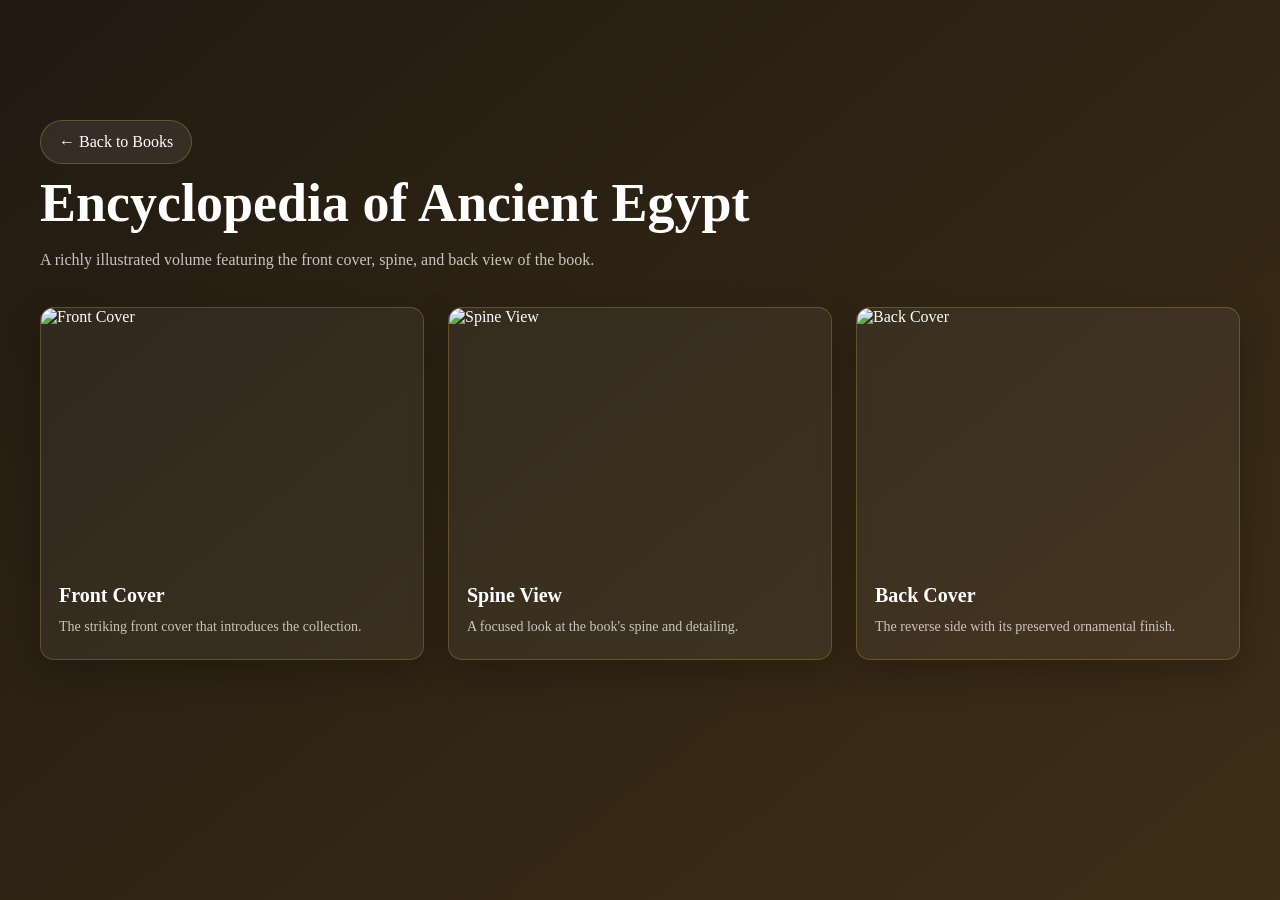
==== book-detail.html @ ef4a3a5f "added light mode and floating hieroglyphs" ====
<!doctype html>
<html lang="en">
  <head>
    <meta charset="UTF-8" />
    <meta name="viewport" content="width=device-width, initial-scale=1.0" />
    <title>Book Views</title>
    <link rel="stylesheet" href="main.css" />
  </head>
  <body>
    <main class="book-detail-page">
      <div class="book-detail-shell">
        <div class="book-detail-hero">
          <div>
            <a class="back-link" href="index.html#book">← Back to Books</a>
            <h1 id="bookTitle">Book Views</h1>
            <p id="bookIntro" class="book-detail-intro">
              Explore three different views of the selected book.
            </p>
          </div>
        </div>

        <div class="view-grid" id="viewGrid"></div>
      </div>
    </main>

    <script>
      const books = {
        egypt: {
          title: "Encyclopedia of Ancient Egypt",
          intro: "A richly illustrated volume featuring the front cover, spine, and back view of the book.",
          views: [
            {
              title: "Front Cover",
              image: "img/book angle 1.png",
              description: "The striking front cover that introduces the collection."
            },
            {
              title: "Spine View",
              image: "img/book angle 2.jpg",
              description: "A focused look at the book's spine and detailing."
            },
            {
              title: "Back Cover",
              image: "img/book angle 3.jpg",
              description: "The reverse side with its preserved ornamental finish."
            }
          ]
        },
        pharaohs: {
          title: "Legacies of the Pharaohs",
          intro: "A second volume presenting the open view, profile, and detailed cover treatment.",
          views: [
            {
              title: "Open View",
              image: "img/book angle 4.jpg",
              description: "A full open view showing the internal layout and pages."
            },
            {
              title: "Profile View",
              image: "img/book angle 1.png",
              description: "A side profile that highlights the book's shape and form."
            },
            {
              title: "Cover Detail",
              image: "img/book angle 3.jpg",
              description: "A close-up look at the decorative cover finish."
            }
          ]
        }
      };

      const params = new URLSearchParams(window.location.search);
      const selectedBook = books[params.get("book")] || books.egypt;

      document.getElementById("bookTitle").textContent = selectedBook.title;
      document.getElementById("bookIntro").textContent = selectedBook.intro;

      const viewGrid = document.getElementById("viewGrid");
      selectedBook.views.forEach((view) => {
        const card = document.createElement("div");
        card.className = "view-card";
        card.innerHTML = `
          <img src="${view.image}" alt="${view.title}" />
          <div class="view-info">
            <h3>${view.title}</h3>
            <p>${view.description}</p>
          </div>
        `;
        viewGrid.appendChild(card);
      });
    </script>
  </body>
</html>
---- main.css ----
@import url("https://fonts.googleapis.com/css2?family=Footlight+MT+Light:wght@400;600;700&family=Lato:wght@300;400;700&display=swap");

* {
  margin: 0;
  padding: 0;
  box-sizing: border-box;
}

:root {
  --lavender: #b8bdd4;
  --bg: #c2c6d8;
  --gold: #f3c15c;
  --dark-gold: #b57b1f;
  --white: #ffffff;
  --orange: #d4642a;
  --blue: #1f4fa1;
  --blue-dark: #15356d;
  --blue-light: #6ea0ff;
  --dark: #1a1a1a;
  --text-light: rgba(255, 255, 255, 0.92);
  --page-bg: linear-gradient(135deg, #d7d6da 0%, #bcbdd3 45%, #7d8ab4 100%);
  --nav-bg: rgba(31, 79, 161, 0.94);
  --section-bg: linear-gradient(
    140deg,
    rgba(26, 18, 9, 0.96),
    rgba(58, 42, 16, 0.96)
  );
  --surface: rgba(255, 255, 255, 0.05);
  --border-soft: rgba(243, 193, 92, 0.24);
  --hiero-color: rgba(200, 168, 75, 0.15);
}

body[data-theme="light"] {
  --page-bg: linear-gradient(135deg, #fce6a3 0%, #f4bf3a 45%, #c47b14 100%);
  --nav-bg: #ff8800;
  --section-bg: linear-gradient(
    135deg,
    rgba(255, 240, 184, 0.98) 0%,
    rgba(245, 185, 38, 0.94) 55%,
    rgba(173, 99, 18, 0.97) 100%
  );
  --white: #3f2208;
  --text-light: rgba(63, 34, 8, 0.92);
  --surface: rgba(255, 255, 255, 0.48);
  --border-soft: rgba(120, 70, 10, 0.32);
  --hiero-color: rgba(140, 88, 18, 0.16);
}

html {
  scroll-behavior: smooth;
}

body {
  font-family: "Lato", sans-serif;
  background: var(--page-bg);
  color: var(--white);
  overflow-x: hidden;
  transition:
    background 0.35s ease,
    color 0.35s ease;
}

body[data-theme="light"] p,
body[data-theme="light"] .section-tag,
body[data-theme="light"] .book-text p,
body[data-theme="light"] .book-card p,
body[data-theme="light"] .view-card p {
  color: rgba(63, 34, 8, 0.88);
  text-shadow: 0 1px 2px rgba(255, 255, 255, 0.3);
}

body
  *:not(p):not(svg):not(path):not(line):not(rect):not(circle):not(ellipse):not(
    polyline
  ):not(polygon) {
  font-family: "Footlight MT Light", serif;
}

h1,
h2,
h3 {
  font-family: "Footlight MT Light", serif;
}

/* ── NAV ── */
nav {
  position: fixed;
  top: 0;
  left: 0;
  right: 0;
  z-index: 1000;
  display: flex;
  align-items: center;
  justify-content: space-between;
  padding: 14px 40px;
  background: var(--nav-bg);
  border-bottom: 1px solid rgba(255, 255, 255, 0.12);
  backdrop-filter: blur(8px);
}
nav .logo {
  width: 52px;
  height: 52px;
  display: flex;
  align-items: center;
  justify-content: center;
}
nav .logo svg {
  width: 100%;
  height: 100%;
}
nav ul {
  list-style: none;
  display: flex;
  gap: 36px;
  flex: 1;
  justify-content: center;
}
.nav-actions {
  display: flex;
  align-items: center;
  gap: 10px;
  margin-left: auto;
}
nav .theme-toggle,
nav .theme-toggle {
  padding: 9px 14px;
  border: 1px solid rgba(255, 255, 255, 0.2);
  border-radius: 999px;
  background: rgba(255, 255, 255, 0.16);
  color: #fff;
  font-family: "Cinzel", serif;
  font-size: 12px;
  font-weight: 700;
  letter-spacing: 0.04em;
  text-transform: uppercase;
  cursor: pointer;
  transition:
    background 0.2s,
    transform 0.2s,
    color 0.2s;
}
nav .theme-toggle:hover {
  background: rgba(255, 255, 255, 0.24);
  transform: scale(1.03);
}
nav .audio-toggle {
  width: 40px;
  height: 40px;
  display: inline-flex;
  align-items: center;
  justify-content: center;
  border: none;
  border-radius: 50%;
  background: rgba(255, 255, 255, 0.12);
  color: #fff;
  cursor: pointer;
  transition:
    background 0.2s,
    transform 0.2s,
    color 0.2s;
}
nav .audio-toggle:hover {
  background: rgba(255, 255, 255, 0.2);
  transform: scale(1.05);
}
nav .audio-toggle.active {
  background: rgba(255, 255, 255, 0.25);
}
nav .audio-toggle svg {
  width: 18px;
  height: 18px;
}
nav ul li a {
  text-decoration: none;
  color: var(--white);
  font-family: "Cinzel", serif;
  font-weight: 700;
  font-size: 15px;
  letter-spacing: 0.03em;
  transition: color 0.2s;
}
nav ul li a:hover {
  color: var(--blue-light);
}

/* ── SECTIONS ── */
section {
  min-height: 100vh;
  padding: 100px 60px 60px;
  position: relative;
  z-index: 1;
  overflow: hidden;
}

section > * {
  position: relative;
  z-index: 2;
}

.section-hiero {
  position: absolute;
  inset: 0;
  overflow: hidden;
  pointer-events: none;
  z-index: 0;
  opacity: 0.55;
}

.section-hiero span {
  position: absolute;
  display: inline-block;
  color: rgba(243, 193, 92, 0.16);
  font-size: clamp(24px, 3.2vw, 42px);
  text-shadow: 0 0 10px rgba(243, 193, 92, 0.12);
  animation: sectionFloat 18s linear infinite;
  will-change: transform, opacity;
  font-family:
    "Segoe UI Symbol", "Noto Sans Egyptian Hieroglyphs", "Arial Unicode MS",
    sans-serif;
}

.section-hiero span:nth-child(2n) {
  animation-duration: 22s;
}

.section-hiero span:nth-child(3n) {
  animation-duration: 26s;
}

@keyframes sectionFloat {
  0% {
    transform: translate3d(0, 24px, 0) rotate(0deg);
    opacity: 0;
  }
  10% {
    opacity: 0.6;
  }
  100% {
    transform: translate3d(0, -140%, 0) rotate(360deg);
    opacity: 0;
  }
}

section.reveal {
  opacity: 0;
  transform: translateY(40px);
  transition:
    opacity 0.8s ease,
    transform 0.8s ease;
  will-change: opacity, transform;
}

section.reveal.visible {
  opacity: 1;
  transform: translateY(0);
}

/* ── LANDING ── */
#landing {
  padding: 0;
  overflow: hidden;
  display: flex;
  align-items: center;
  justify-content: center;
  background: url("Img/pyramid.png") center/cover no-repeat;
  background-color: #1a1209;
}

body[data-theme="light"] #landing {
  background:
    linear-gradient(
      135deg,
      rgba(255, 236, 176, 0.78),
      rgba(184, 102, 12, 0.78)
    ),
    url("Img/pyramid.png") center/cover no-repeat;
  background-color: #b97816;
}

.hieroglyph-bg {
  position: absolute;
  inset: 0;
  background-image:
    repeating-linear-gradient(
      0deg,
      transparent,
      transparent 28px,
      rgba(200, 168, 75, 0.07) 28px,
      rgba(200, 168, 75, 0.07) 29px
    ),
    repeating-linear-gradient(
      90deg,
      transparent,
      transparent 28px,
      rgba(200, 168, 75, 0.04) 28px,
      rgba(200, 168, 75, 0.04) 29px
    );
  animation: shimmer 8s ease-in-out infinite;
}

@keyframes shimmer {
  0%,
  100% {
    opacity: 0.6;
  }
  50% {
    opacity: 1;
  }
}

.sand-gradient {
  position: absolute;
  inset: 0;
  background: radial-gradient(
    ellipse at center,
    rgba(184, 130, 40, 0.18) 0%,
    rgba(26, 18, 9, 0.85) 70%
  );
}

/* Animated hieroglyph symbols */
.hiero-symbols {
  position: fixed;
  inset: 0;
  overflow: hidden;
  pointer-events: none;
  z-index: 3;
}
.hiero-sym {
  position: absolute;
  color: rgba(243, 193, 92, 0.2);
  font-size: 28px;
  animation: floatSym linear infinite;
  user-select: none;
  font-family:
    "Segoe UI Symbol", "Noto Sans Egyptian Hieroglyphs", "Arial Unicode MS",
    sans-serif;
  text-shadow: 0 0 10px rgba(243, 193, 92, 0.12);
}
@keyframes floatSym {
  0% {
    transform: translateY(110vh) rotate(0deg);
    opacity: 0;
  }
  10% {
    opacity: 1;
  }
  90% {
    opacity: 0.5;
  }
  100% {
    transform: translateY(-10vh) rotate(360deg);
    opacity: 0;
  }
}

.landing-content {
  position: relative;
  z-index: 10;
  text-align: center;
}
.landing-content .eyebrow {
  font-family: "Lato", sans-serif;
  font-size: 13px;
  letter-spacing: 0.35em;
  text-transform: uppercase;
  color: var(--gold);
  margin-bottom: 16px;
  opacity: 0;
  animation: fadeUp 1s 0.3s forwards;
}
.landing-content h1 {
  font-family: "Cinzel", serif;
  font-size: clamp(52px, 9vw, 120px);
  font-weight: 700;
  line-height: 1;
  color: #fff;
  text-shadow: 0 0 60px rgba(200, 168, 75, 0.4);
  opacity: 0;
  animation: fadeUp 1s 0.6s forwards;
}
.landing-content h1 span {
  color: var(--gold);
  display: block;
}
.landing-content p {
  margin-top: 24px;
  color: rgba(255, 255, 255, 0.6);
  font-size: 16px;
  letter-spacing: 0.08em;
  opacity: 0;
  animation: fadeUp 1s 0.9s forwards;
}

@keyframes fadeUp {
  from {
    opacity: 0;
    transform: translateY(30px);
  }
  to {
    opacity: 1;
    transform: translateY(0);
  }
}

.explore-btn {
  display: inline-block;
  margin-top: 48px;
  padding: 16px 52px;
  background: var(--blue);
  color: #fff;
  font-family: "Cinzel", serif;
  font-weight: 600;
  font-size: 15px;
  letter-spacing: 0.12em;
  text-transform: uppercase;
  text-decoration: none;
  border-radius: 50px;
  border: none;
  cursor: pointer;
  transition:
    background 0.3s,
    transform 0.2s,
    box-shadow 0.3s;
  box-shadow: 0 4px 24px rgba(31, 79, 161, 0.35);
  opacity: 0;
  animation: fadeUp 1s 1.2s forwards;
}
.explore-btn:hover {
  background: var(--blue-dark);
  transform: translateY(-2px);
  box-shadow: 0 8px 32px rgba(31, 79, 161, 0.5);
}

/* Pyramids silhouette */
.site-pyramids,
.pyramids {
  position: absolute;
  bottom: 0;
  left: 0;
  right: 0;
  height: 220px;
  overflow: hidden;
  pointer-events: none;
}
.site-pyramids {
  position: fixed;
  z-index: 0;
  opacity: 0.95;
}
#landing .pyramids {
  display: none;
}
.pyramids svg,
.site-pyramids svg {
  width: 100%;
  height: 100%;
}

/* ── HOME ── */
#home {
  background: var(--section-bg);
  display: flex;
  flex-direction: column;
  justify-content: center;
  min-height: 100vh;
}
.home-inner {
  display: flex;
  align-items: center;
  justify-content: center;
  gap: 60px;
  max-width: 1300px;
  margin: 0 auto;
}
.home-text {
  flex: 1;
}
.home-text .small-title {
  font-family: "Cinzel", serif;
  font-size: 20px;
  font-weight: 400;
  color: var(--text-light);
  line-height: 1.2;
}
.home-text h2 {
  font-family: "Cinzel", serif;
  font-size: clamp(40px, 5vw, 72px);
  font-weight: 700;
  color: var(--white);
  line-height: 1.1;
  margin-top: 4px;
}
.home-text p {
  margin-top: 28px;
  font-size: 14.5px;
  line-height: 1.75;
  color: var(--text-light);
  max-width: 520px;
}
.home-visuals {
  flex: 1;
  display: flex;
  gap: 24px;
  align-items: flex-end;
  justify-content: flex-end;
}
.home-book {
  width: 160px;
  height: 220px;
  object-fit: cover;
  border-radius: 4px;
  box-shadow: -8px 8px 32px rgba(0, 0, 0, 0.4);
  align-self: center;
}
.home-pharaoh {
  width: 340px;
  height: 480px;
  object-fit: cover;
  border-radius: 6px;
  box-shadow: -12px 12px 48px rgba(0, 0, 0, 0.5);
}

/* ── RAMSEES ── */
#ramsees {
  background: var(--section-bg);
  min-height: 100vh;
}
.ramsees-inner {
  display: flex;
  gap: 60px;
  align-items: flex-start;
  justify-content: center;
  max-width: 1300px;
  margin: 0 auto;
}
.ramsees-text {
  flex: 1;
}
.ramsees-text .meet {
  font-family: "Cinzel", serif;
  font-size: 22px;
  font-weight: 400;
  font-style: italic;
  color: var(--text-light);
}
.ramsees-text h2 {
  font-family: "Cinzel", serif;
  font-size: clamp(40px, 5vw, 68px);
  font-weight: 700;
  color: var(--white);
  margin-top: 2px;
}
.ramsees-text p {
  margin-top: 24px;
  font-size: 14px;
  line-height: 1.8;
  color: var(--text-light);
}

/* Timeline */
.timeline {
  margin-top: 60px;
}
.timeline h3 {
  font-family: "Cinzel", serif;
  font-size: 22px;
  font-weight: 400;
  color: var(--text-light);
  margin-bottom: 30px;
}
.timeline-track {
  position: relative;
  display: flex;
  gap: 0;
  align-items: flex-start;
}
.timeline-line {
  position: absolute;
  top: 8px;
  left: 8px;
  right: 8px;
  height: 3px;
  background: var(--gold);
  z-index: 0;
}
.tl-item {
  flex: 1;
  position: relative;
  z-index: 1;
  padding-top: 28px;
}
.tl-dot {
  width: 18px;
  height: 18px;
  background: var(--gold);
  border-radius: 50%;
  margin-bottom: 10px;
  position: absolute;
  top: 0;
  left: 0;
  box-shadow: 0 0 0 3px rgba(200, 168, 75, 0.3);
}
.tl-item .tl-year {
  font-family: "Cinzel", serif;
  font-size: 12px;
  font-weight: 700;
  color: var(--gold);
  display: block;
}
.tl-item .tl-event {
  font-size: 11px;
  color: var(--text-light);
  line-height: 1.5;
  margin-top: 4px;
  max-width: 90px;
}

/* Ramsees image cycler */
.ramsees-img-wrap {
  flex: 0 0 400px;
  position: sticky;
  top: 100px;
}
.ramsees-img-nav {
  display: flex;
  justify-content: space-between;
  gap: 12px;
  margin-top: 16px;
}
.img-link {
  display: inline-flex;
  align-items: center;
  justify-content: center;
  width: 50%;
  padding: 10px 18px;
  background: rgba(255, 255, 255, 0.1);
  color: var(--white);
  border-radius: 999px;
  text-decoration: none;
  font-size: 0.9rem;
  transition: background 0.25s ease;
}
.img-link:hover {
  background: rgba(255, 255, 255, 0.2);
}
.ramsees-img-wrap img {
  width: 100%;
  height: 560px;
  object-fit: cover;
  border-radius: 6px;
  box-shadow: -12px 12px 48px rgba(0, 0, 0, 0.5);
  transition: opacity 0.5s ease;
}
.img-hint {
  text-align: center;
  margin-top: 12px;
  font-size: 12px;
  color: rgba(255, 255, 255, 0.5);
  letter-spacing: 0.1em;
}

/* ── THRONE ROOM ── */
#throne {
  background: var(--section-bg);
  min-height: 100vh;
}
.throne-inner {
  max-width: 1200px;
  margin: 0 auto;
  display: flex;
  flex-direction: column;
  align-items: center;
  justify-content: center;
  gap: 32px;
  padding: 0 24px;
}
.throne-inner h2 {
  font-family: "Cinzel", serif;
  font-size: clamp(36px, 4vw, 58px);
  font-weight: 700;
  color: var(--white);
  margin-bottom: 0;
  text-align: center;
}
.throne-img {
  width: 100%;
  border-radius: 8px;
  box-shadow: 0 12px 60px rgba(0, 0, 0, 0.5);
  display: block;
}

/* ── BOOK ── */
#book {
  background: var(--section-bg);
  min-height: 100vh;
}
.book-inner {
  display: flex;
  flex-direction: column;
  gap: 32px;
  max-width: 1300px;
  margin: 0 auto;
}
.book-text {
  width: 100%;
  max-width: 760px;
}
.book-text .the {
  font-family: "Cinzel", serif;
  font-size: 28px;
  font-weight: 400;
  color: var(--text-light);
}
.book-text h2 {
  font-family: "Cinzel", serif;
  font-size: clamp(52px, 7vw, 88px);
  font-weight: 700;
  color: var(--white);
}
.book-text p {
  margin-top: 24px;
  font-size: 14px;
  line-height: 1.8;
  color: var(--text-light);
}
.book-gallery {
  width: 100%;
  display: grid;
  grid-template-columns: repeat(2, minmax(0, 1fr));
  gap: 24px;
}
.book-card {
  display: block;
  background: var(--surface);
  border: 1px solid var(--border-soft);
  border-radius: 16px;
  overflow: hidden;
  text-decoration: none;
  color: inherit;
  box-shadow: 0 14px 40px rgba(0, 0, 0, 0.28);
  transition:
    transform 0.2s ease,
    border-color 0.2s ease,
    box-shadow 0.2s ease;
}
.book-card:hover {
  transform: translateY(-4px);
  border-color: var(--gold);
  box-shadow: 0 18px 50px rgba(0, 0, 0, 0.34);
}
.book-card img {
  width: 100%;
  height: 360px;
  object-fit: cover;
  display: block;
}
.book-card-content {
  padding: 20px 22px 24px;
}
.book-card h3 {
  font-size: 24px;
  margin-bottom: 8px;
  color: var(--white);
}
.book-card p {
  margin: 0;
  font-size: 14px;
  line-height: 1.7;
  color: rgba(255, 255, 255, 0.72);
}

.book-detail-page {
  min-height: 100vh;
  padding: 120px 24px 60px;
  background: linear-gradient(
    140deg,
    rgba(26, 18, 9, 0.96),
    rgba(58, 42, 16, 0.96)
  );
}
.book-detail-shell {
  max-width: 1200px;
  margin: 0 auto;
}
.book-detail-hero {
  display: flex;
  justify-content: space-between;
  align-items: center;
  gap: 20px;
  flex-wrap: wrap;
  margin-bottom: 34px;
}
.book-detail-hero h1 {
  font-size: clamp(34px, 4.8vw, 54px);
  color: var(--white);
  margin-top: 8px;
}
.book-detail-intro {
  margin-top: 12px;
  color: rgba(255, 255, 255, 0.74);
  max-width: 640px;
  line-height: 1.7;
}
.back-link {
  display: inline-flex;
  align-items: center;
  gap: 8px;
  padding: 12px 18px;
  border-radius: 999px;
  background: rgba(255, 255, 255, 0.08);
  color: var(--white);
  text-decoration: none;
  border: 1px solid rgba(243, 193, 92, 0.26);
}
.back-link:hover {
  background: rgba(255, 255, 255, 0.14);
}
.view-grid {
  display: grid;
  grid-template-columns: repeat(3, minmax(0, 1fr));
  gap: 24px;
}
.view-card {
  background: var(--surface);
  border: 1px solid var(--border-soft);
  border-radius: 14px;
  overflow: hidden;
  box-shadow: 0 12px 36px rgba(0, 0, 0, 0.24);
}
.view-card img {
  width: 100%;
  height: 260px;
  object-fit: cover;
  display: block;
}
.view-card .view-info {
  padding: 16px 18px 20px;
}
.view-card h3 {
  font-size: 20px;
  color: var(--white);
  margin-bottom: 8px;
}
.view-card p {
  font-size: 14px;
  line-height: 1.7;
  color: rgba(255, 255, 255, 0.72);
}

@media (max-width: 900px) {
  .book-gallery {
    grid-template-columns: 1fr;
  }

  .view-grid {
    grid-template-columns: 1fr;
  }
}

/* ── POSTERS ── */
#posters {
  background: var(--section-bg);
  min-height: 100vh;
}
.posters-inner {
  max-width: 1300px;
  margin: 0 auto;
  padding: 0 24px;
  text-align: center;
  display: flex;
  flex-direction: column;
  align-items: center;
  justify-content: center;
}
.posters-inner h2 {
  font-family: "Cinzel", serif;
  font-size: clamp(36px, 5vw, 68px);
  font-weight: 700;
  color: var(--white);
  margin-bottom: 48px;
}
.triptych {
  display: grid;
  grid-template-columns: repeat(3, minmax(0, 1fr));
  gap: 24px;
  width: 100%;
  max-width: 1100px;
  margin: 0 auto;
}
.poster-card {
  cursor: pointer;
  overflow: hidden;
  border-radius: 6px;
  box-shadow: 0 8px 32px rgba(0, 0, 0, 0.4);
  transition:
    transform 0.3s,
    box-shadow 0.3s;
}
.poster-card:hover {
  transform: translateY(-6px) scale(1.02);
  box-shadow: 0 16px 48px rgba(0, 0, 0, 0.55);
}
.poster-card img {
  width: 100%;
  height: 520px;
  object-fit: cover;
  display: block;
  transition: transform 0.4s;
}
.poster-card:hover img {
  transform: scale(1.04);
}

/* ── POSTER DETAIL ── */
#poster-detail {
  display: none;
  position: fixed;
  inset: 0;
  z-index: 2000;
  background: rgba(0, 0, 0, 0.92);
  align-items: center;
  justify-content: center;
  flex-direction: column;
  gap: 24px;
}
#poster-detail.open {
  display: flex;
}
#poster-detail img,
#throne-detail img {
  max-height: 80vh;
  max-width: 90vw;
  object-fit: contain;
  border-radius: 4px;
  box-shadow: 0 12px 60px rgba(0, 0, 0, 0.8);
}
#throne-detail {
  display: none;
  position: fixed;
  inset: 0;
  z-index: 2100;
  background: rgba(0, 0, 0, 0.92);
  align-items: center;
  justify-content: center;
  flex-direction: column;
  gap: 24px;
}
#throne-detail.open {
  display: flex;
}
.back-btn {
  padding: 12px 36px;
  background: var(--gold);
  color: var(--dark);
  font-family: "Cinzel", serif;
  font-weight: 700;
  font-size: 14px;
  border: none;
  border-radius: 50px;
  cursor: pointer;
  transition:
    background 0.2s,
    transform 0.2s;
}
.back-btn:hover {
  background: var(--dark-gold);
  transform: translateY(-2px);
}

/* Section heading divider */
.section-tag {
  font-size: 11px;
  letter-spacing: 0.3em;
  text-transform: uppercase;
  color: var(--gold);
  margin-bottom: 12px;
  font-family: "Lato", sans-serif;
}
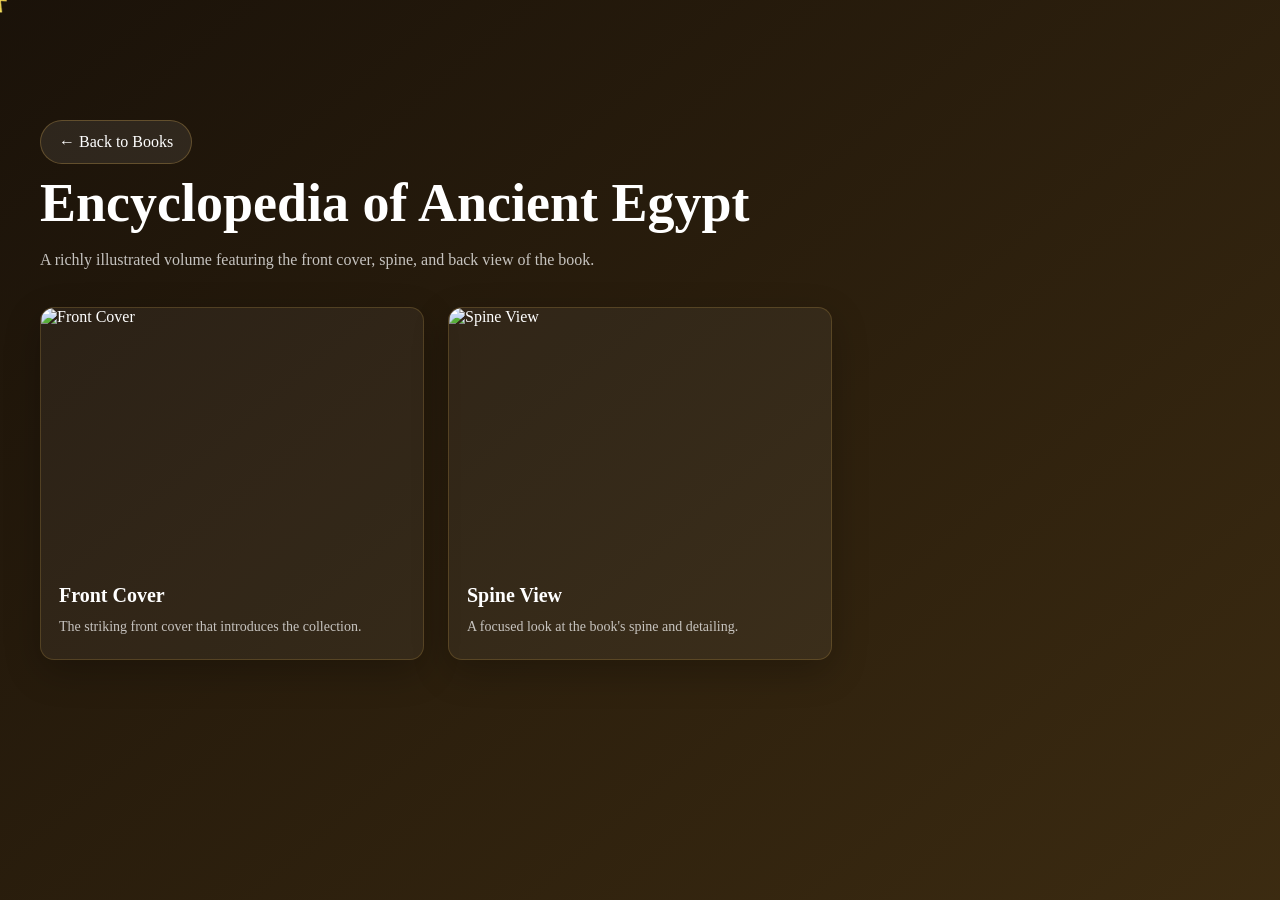
==== commit 1d66fde8: "added book covers" ====
--- a/book-detail.html
+++ b/book-detail.html
@@ -23,50 +23,47 @@
       </div>
     </main>
 
+    <img class="cursor" src="Img/cursor img.png" />
+    <script src="main.js"></script>
     <script>
       const books = {
         egypt: {
           title: "Encyclopedia of Ancient Egypt",
-          intro: "A richly illustrated volume featuring the front cover, spine, and back view of the book.",
+          intro:
+            "A richly illustrated volume featuring the front cover, spine, and back view of the book.",
           views: [
             {
               title: "Front Cover",
-              image: "img/book angle 1.png",
-              description: "The striking front cover that introduces the collection."
+              image: "img/book 2 cover front new.jpeg",
+              description:
+                "The striking front cover that introduces the collection.",
             },
             {
               title: "Spine View",
-              image: "img/book angle 2.jpg",
-              description: "A focused look at the book's spine and detailing."
+              image: "img/book 2 cover back new.jpeg",
+              description: "A focused look at the book's spine and detailing.",
             },
-            {
-              title: "Back Cover",
-              image: "img/book angle 3.jpg",
-              description: "The reverse side with its preserved ornamental finish."
-            }
-          ]
+          ],
         },
         pharaohs: {
           title: "Legacies of the Pharaohs",
-          intro: "A second volume presenting the open view, profile, and detailed cover treatment.",
+          intro:
+            "A second volume presenting the open view, profile, and detailed cover treatment.",
           views: [
             {
               title: "Open View",
-              image: "img/book angle 4.jpg",
-              description: "A full open view showing the internal layout and pages."
+              image: "img/book 1 cover front new.jpeg",
+              description:
+                "A full open view showing the internal layout and pages.",
             },
             {
               title: "Profile View",
-              image: "img/book angle 1.png",
-              description: "A side profile that highlights the book's shape and form."
+              image: "img/book 1 cover back new.jpeg",
+              description:
+                "A side profile that highlights the book's shape and form.",
             },
-            {
-              title: "Cover Detail",
-              image: "img/book angle 3.jpg",
-              description: "A close-up look at the decorative cover finish."
-            }
-          ]
-        }
+          ],
+        },
       };
 
       const params = new URLSearchParams(window.location.search);
--- a/main.css
+++ b/main.css
@@ -18,32 +18,74 @@
   --blue-light: #6ea0ff;
   --dark: #1a1a1a;
   --text-light: rgba(255, 255, 255, 0.92);
-  --page-bg: linear-gradient(135deg, #d7d6da 0%, #bcbdd3 45%, #7d8ab4 100%);
+  --page-bg: linear-gradient(135deg, #1f1109 0%, #3c2414 45%, #62422a 100%);
   --nav-bg: rgba(31, 79, 161, 0.94);
   --section-bg: linear-gradient(
     140deg,
-    rgba(26, 18, 9, 0.96),
-    rgba(58, 42, 16, 0.96)
+    rgba(72, 49, 28, 0.96) 0%,
+    rgba(58, 39, 25, 0.96) 55%,
+    rgba(42, 28, 17, 0.96) 100%
   );
   --surface: rgba(255, 255, 255, 0.05);
-  --border-soft: rgba(243, 193, 92, 0.24);
+  --border-soft: rgba(243, 193, 92, 0.18);
   --hiero-color: rgba(200, 168, 75, 0.15);
 }
 
 body[data-theme="light"] {
-  --page-bg: linear-gradient(135deg, #fce6a3 0%, #f4bf3a 45%, #c47b14 100%);
-  --nav-bg: #ff8800;
+  --page-bg: linear-gradient(135deg, #c47061 0%, #b12f29 45%, #8f1b1b 100%);
+  --nav-bg: #e44444;
   --section-bg: linear-gradient(
     135deg,
-    rgba(255, 240, 184, 0.98) 0%,
-    rgba(245, 185, 38, 0.94) 55%,
-    rgba(173, 99, 18, 0.97) 100%
+    rgba(180, 65, 60, 0.96) 0%,
+    rgba(155, 30, 30, 0.95) 55%,
+    rgba(120, 20, 20, 0.95) 100%
   );
-  --white: #3f2208;
-  --text-light: rgba(63, 34, 8, 0.92);
+  --white: #ffffff;
+  --text-light: rgba(255, 255, 255, 0.92);
   --surface: rgba(255, 255, 255, 0.48);
-  --border-soft: rgba(120, 70, 10, 0.32);
-  --hiero-color: rgba(140, 88, 18, 0.16);
+  --border-soft: rgba(200, 70, 70, 0.32);
+  --hiero-color: rgba(190, 80, 70, 0.16);
+}
+.explore-btn {
+  display: inline-block;
+  margin-top: 48px;
+  padding: 16px 52px;
+  background: rgba(255, 255, 255, 0.08);
+  color: #fff;
+  font-family: "Cinzel", serif;
+  font-weight: 600;
+  font-size: 15px;
+  letter-spacing: 0.12em;
+  text-transform: uppercase;
+  text-decoration: none;
+  border-radius: 50px;
+  border: none;
+  cursor: pointer;
+  transition:
+    background 0.3s,
+    transform 0.2s,
+    box-shadow 0.3s;
+  box-shadow: 0 4px 24px rgba(255, 255, 255, 0.08);
+  opacity: 0;
+  animation: fadeUp 1s 1.2s forwards;
+}
+
+body[data-theme="light"] .explore-btn {
+  background: #e44444;
+  box-shadow: 0 4px 24px #e44444;
+}
+
+.cursor {
+  position: fixed;
+  top: 0;
+  left: 0;
+  width: 90px;
+  height: 90px;
+  pointer-events: none;
+  z-index: 99999;
+  object-fit: contain;
+  transform: translate(-50%, -50%);
+  display: block;
 }
 
 html {
@@ -55,9 +97,15 @@
   background: var(--page-bg);
   color: var(--white);
   overflow-x: hidden;
+  cursor: none;
   transition:
     background 0.35s ease,
     color 0.35s ease;
+}
+
+body *,
+body *:hover {
+  cursor: none !important;
 }
 
 body[data-theme="light"] p,
@@ -65,8 +113,8 @@
 body[data-theme="light"] .book-text p,
 body[data-theme="light"] .book-card p,
 body[data-theme="light"] .view-card p {
-  color: rgba(63, 34, 8, 0.88);
-  text-shadow: 0 1px 2px rgba(255, 255, 255, 0.3);
+  color: #ffffff;
+  text-shadow: 0 1px 2px rgba(0, 0, 0, 0.35);
 }
 
 body
@@ -267,14 +315,8 @@
 }
 
 body[data-theme="light"] #landing {
-  background:
-    linear-gradient(
-      135deg,
-      rgba(255, 236, 176, 0.78),
-      rgba(184, 102, 12, 0.78)
-    ),
-    url("Img/pyramid.png") center/cover no-repeat;
-  background-color: #b97816;
+  background: url("Img/Red\ moon\ pyramid.png") center/cover no-repeat;
+  background-color: #1a1209;
 }
 
 .hieroglyph-bg {
@@ -337,6 +379,10 @@
     sans-serif;
   text-shadow: 0 0 10px rgba(243, 193, 92, 0.12);
 }
+body[data-theme="light"] .hiero-sym {
+  color: rgba(167, 133, 60, 0.95);
+  text-shadow: 0 0 12px rgba(255, 255, 255, 0.18);
+}
 @keyframes floatSym {
   0% {
     transform: translateY(110vh) rotate(0deg);
@@ -621,6 +667,7 @@
   flex: 0 0 400px;
   position: sticky;
   top: 100px;
+  border: none;
 }
 .ramsees-img-nav {
   display: flex;
@@ -646,11 +693,14 @@
 }
 .ramsees-img-wrap img {
   width: 100%;
-  height: 560px;
-  object-fit: cover;
+  height: 420px;
+  object-fit: contain;
+  background: transparent;
   border-radius: 6px;
-  box-shadow: -12px 12px 48px rgba(0, 0, 0, 0.5);
+  box-shadow: none;
   transition: opacity 0.5s ease;
+  display: block;
+  padding: 8px;
 }
 .img-hint {
   text-align: center;
@@ -731,7 +781,8 @@
   gap: 24px;
 }
 .book-card {
-  display: block;
+  display: flex;
+  flex-direction: column;
   background: var(--surface);
   border: 1px solid var(--border-soft);
   border-radius: 16px;
@@ -743,6 +794,7 @@
     transform 0.2s ease,
     border-color 0.2s ease,
     box-shadow 0.2s ease;
+  min-height: 520px;
 }
 .book-card:hover {
   transform: translateY(-4px);
@@ -751,12 +803,15 @@
 }
 .book-card img {
   width: 100%;
-  height: 360px;
-  object-fit: cover;
+  height: 430px;
+  object-fit: contain;
   display: block;
+  background: rgba(255, 255, 255, 0.92);
+  padding: 12px;
 }
 .book-card-content {
   padding: 20px 22px 24px;
+  flex: 1;
 }
 .book-card h3 {
   font-size: 24px;
@@ -892,14 +947,11 @@
   cursor: pointer;
   overflow: hidden;
   border-radius: 6px;
-  box-shadow: 0 8px 32px rgba(0, 0, 0, 0.4);
-  transition:
-    transform 0.3s,
-    box-shadow 0.3s;
+  box-shadow: none;
+  transition: transform 0.3s;
 }
 .poster-card:hover {
   transform: translateY(-6px) scale(1.02);
-  box-shadow: 0 16px 48px rgba(0, 0, 0, 0.55);
 }
 .poster-card img {
   width: 100%;
